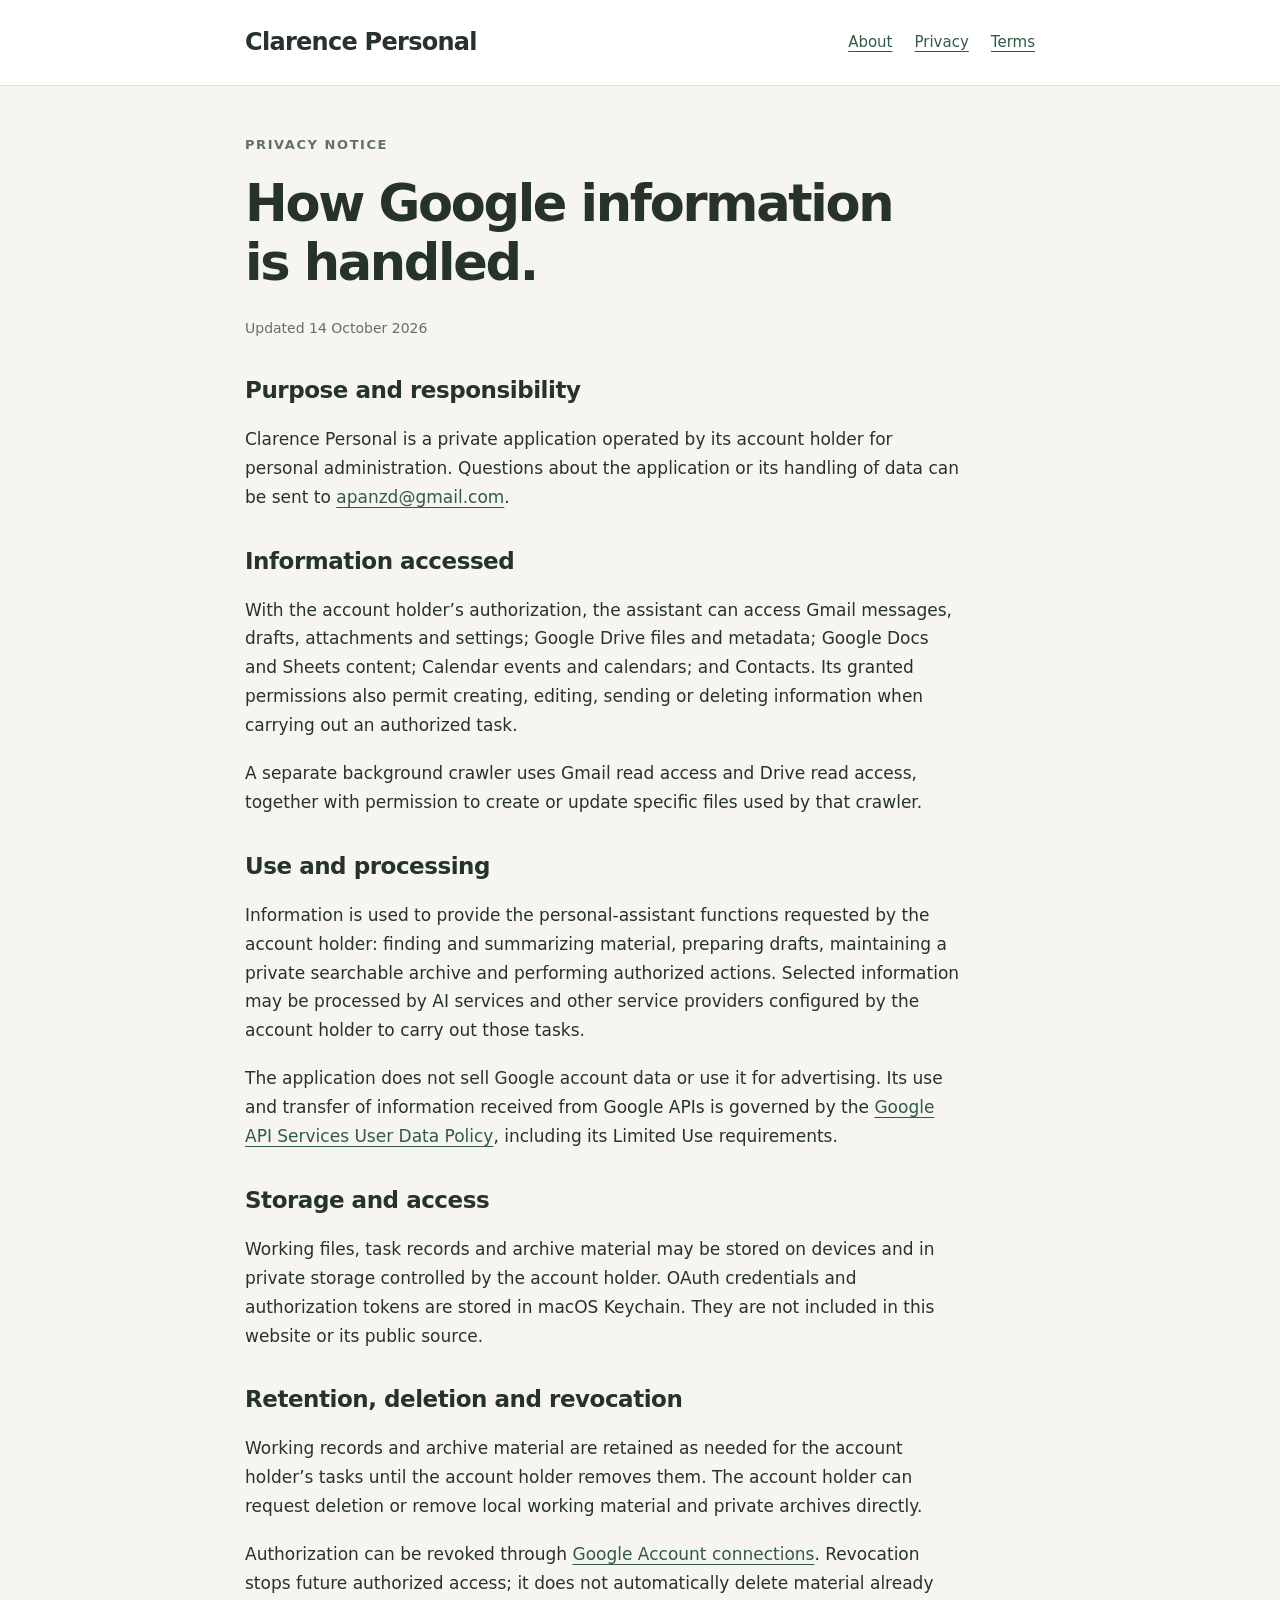
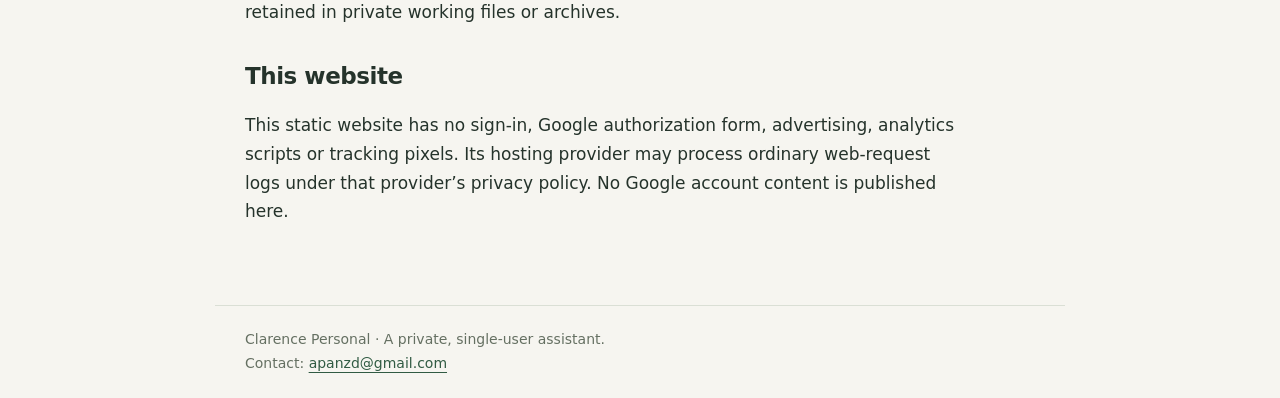
==== privacy.html @ 7a0767c0 "Publish reviewed Clarence Personal app, privacy and terms pages" ====
<!doctype html><html lang="en"><head><meta charset="utf-8"><meta name="viewport" content="width=device-width,initial-scale=1"><title>Privacy · Clarence Personal</title><meta name="description" content="Clarence Personal is a private Google-connected assistant for the account holder. Learn about its purpose, privacy and use."><link rel="stylesheet" href="style.css"></head><body><header><div><a class="brand" href="index.html">Clarence Personal</a><nav aria-label="Main navigation"><a href="index.html">About</a><a href="privacy.html">Privacy</a><a href="terms.html">Terms</a></nav></div></header><main><p class="eyebrow">Privacy notice</p><h1>How Google information<br>is handled.</h1><p class="date">Updated 14 October 2026</p><h2>Purpose and responsibility</h2><p>Clarence Personal is a private application operated by its account holder for personal administration. Questions about the application or its handling of data can be sent to <a href="mailto:apanzd@gmail.com">apanzd@gmail.com</a>.</p><h2>Information accessed</h2><p>With the account holder’s authorization, the assistant can access Gmail messages, drafts, attachments and settings; Google Drive files and metadata; Google Docs and Sheets content; Calendar events and calendars; and Contacts. Its granted permissions also permit creating, editing, sending or deleting information when carrying out an authorized task.</p><p>A separate background crawler uses Gmail read access and Drive read access, together with permission to create or update specific files used by that crawler.</p><h2>Use and processing</h2><p>Information is used to provide the personal-assistant functions requested by the account holder: finding and summarizing material, preparing drafts, maintaining a private searchable archive and performing authorized actions. Selected information may be processed by AI services and other service providers configured by the account holder to carry out those tasks.</p><p>The application does not sell Google account data or use it for advertising. Its use and transfer of information received from Google APIs is governed by the <a href="https://developers.google.com/terms/api-services-user-data-policy">Google API Services User Data Policy</a>, including its Limited Use requirements.</p><h2>Storage and access</h2><p>Working files, task records and archive material may be stored on devices and in private storage controlled by the account holder. OAuth credentials and authorization tokens are stored in macOS Keychain. They are not included in this website or its public source.</p><h2>Retention, deletion and revocation</h2><p>Working records and archive material are retained as needed for the account holder’s tasks until the account holder removes them. The account holder can request deletion or remove local working material and private archives directly.</p><p>Authorization can be revoked through <a href="https://myaccount.google.com/connections">Google Account connections</a>. Revocation stops future authorized access; it does not automatically delete material already retained in private working files or archives.</p><h2>This website</h2><p>This static website has no sign-in, Google authorization form, advertising, analytics scripts or tracking pixels. Its hosting provider may process ordinary web-request logs under that provider’s privacy policy. No Google account content is published here.</p></main><footer>Clarence Personal · A private, single-user assistant.<br>Contact: <a href="mailto:apanzd@gmail.com">apanzd@gmail.com</a></footer></body></html>
---- style.css ----
*{box-sizing:border-box}html{color-scheme:light}body{margin:0;background:#f6f5f0;color:#25332b;font:17px/1.7 system-ui,-apple-system,BlinkMacSystemFont,"Segoe UI",sans-serif}a{color:#315b43;text-underline-offset:4px}a:focus-visible{outline:3px solid #a9bf6d;outline-offset:5px}header{border-bottom:1px solid #dadfd5;background:#fff}header>div,main,footer{max-width:850px;margin:auto;padding:22px 30px}header>div{display:flex;align-items:center;justify-content:space-between;gap:24px;flex-wrap:wrap}.brand{font-weight:750;text-decoration:none;color:#25332b;letter-spacing:-.03em;font-size:24px}nav{display:flex;gap:22px;font-size:15px}main{padding-top:48px;padding-bottom:60px}h1{font-size:clamp(34px,6vw,51px);line-height:1.15;letter-spacing:-.045em;margin:12px 0 25px}h2{font-size:23px;line-height:1.3;letter-spacing:-.02em;margin-top:35px}p{max-width:720px;margin:0 0 19px}.eyebrow{font-size:13px;font-weight:700;text-transform:uppercase;letter-spacing:.12em;color:#61735e}.lede{font-size:21px;line-height:1.55;color:#526151}.note{border-left:3px solid #8b9d70;padding:12px 20px;margin:30px 0;background:#edf0e5}.note p{margin:0}.links{display:flex;gap:25px;flex-wrap:wrap;margin-top:30px}footer{font-size:14px;color:#657062;border-top:1px solid #dadfd5}.date{font-size:14px;color:#657062}ul{padding-left:25px;max-width:720px}li{margin-bottom:10px}@media(max-width:550px){header>div,main,footer{padding-left:22px;padding-right:22px}main{padding-top:32px}nav{gap:18px}}
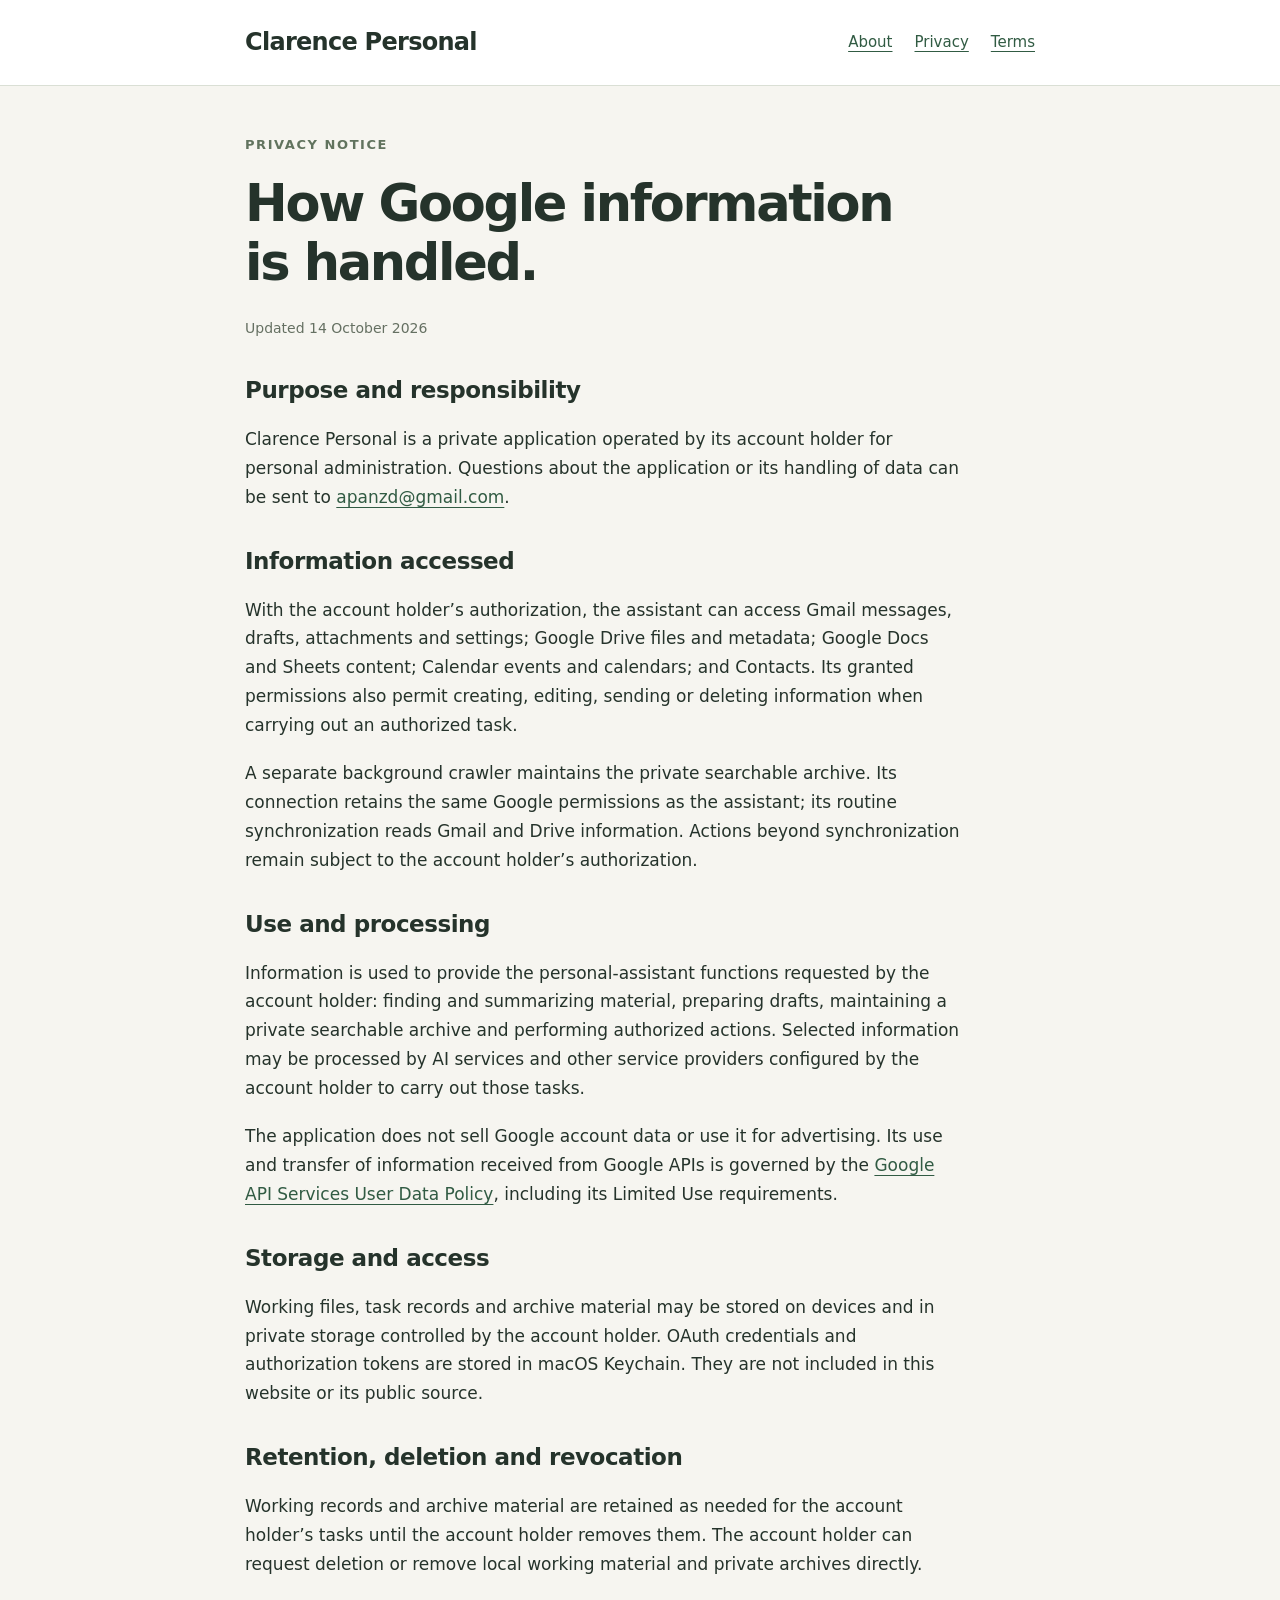
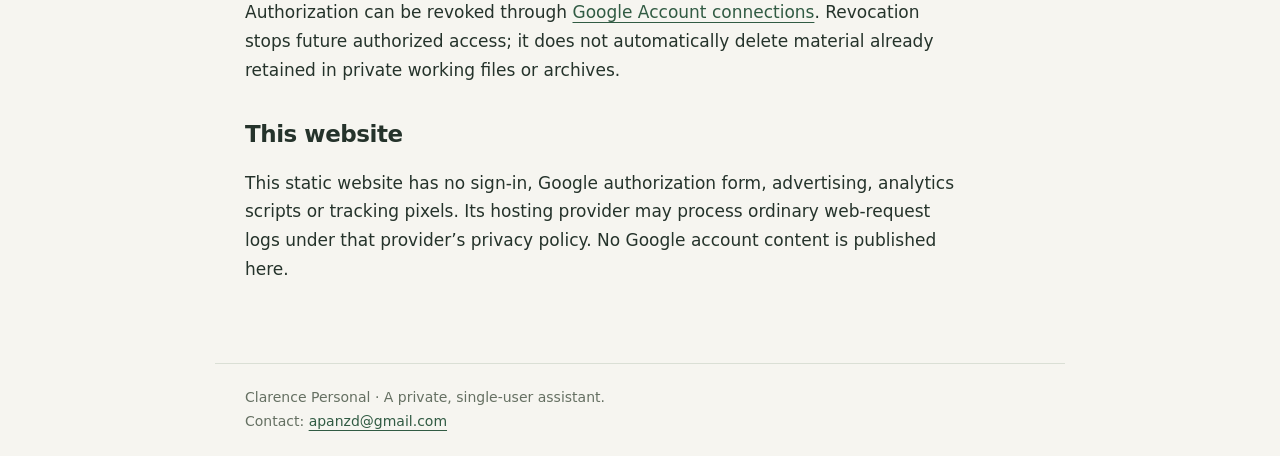
==== commit a06d4940: "Reflect retained full permissions for private crawler connection" ====
--- a/privacy.html
+++ b/privacy.html
@@ -1 +1 @@
-<!doctype html><html lang="en"><head><meta charset="utf-8"><meta name="viewport" content="width=device-width,initial-scale=1"><title>Privacy · Clarence Personal</title><meta name="description" content="Clarence Personal is a private Google-connected assistant for the account holder. Learn about its purpose, privacy and use."><link rel="stylesheet" href="style.css"></head><body><header><div><a class="brand" href="index.html">Clarence Personal</a><nav aria-label="Main navigation"><a href="index.html">About</a><a href="privacy.html">Privacy</a><a href="terms.html">Terms</a></nav></div></header><main><p class="eyebrow">Privacy notice</p><h1>How Google information<br>is handled.</h1><p class="date">Updated 14 October 2026</p><h2>Purpose and responsibility</h2><p>Clarence Personal is a private application operated by its account holder for personal administration. Questions about the application or its handling of data can be sent to <a href="mailto:apanzd@gmail.com">apanzd@gmail.com</a>.</p><h2>Information accessed</h2><p>With the account holder’s authorization, the assistant can access Gmail messages, drafts, attachments and settings; Google Drive files and metadata; Google Docs and Sheets content; Calendar events and calendars; and Contacts. Its granted permissions also permit creating, editing, sending or deleting information when carrying out an authorized task.</p><p>A separate background crawler uses Gmail read access and Drive read access, together with permission to create or update specific files used by that crawler.</p><h2>Use and processing</h2><p>Information is used to provide the personal-assistant functions requested by the account holder: finding and summarizing material, preparing drafts, maintaining a private searchable archive and performing authorized actions. Selected information may be processed by AI services and other service providers configured by the account holder to carry out those tasks.</p><p>The application does not sell Google account data or use it for advertising. Its use and transfer of information received from Google APIs is governed by the <a href="https://developers.google.com/terms/api-services-user-data-policy">Google API Services User Data Policy</a>, including its Limited Use requirements.</p><h2>Storage and access</h2><p>Working files, task records and archive material may be stored on devices and in private storage controlled by the account holder. OAuth credentials and authorization tokens are stored in macOS Keychain. They are not included in this website or its public source.</p><h2>Retention, deletion and revocation</h2><p>Working records and archive material are retained as needed for the account holder’s tasks until the account holder removes them. The account holder can request deletion or remove local working material and private archives directly.</p><p>Authorization can be revoked through <a href="https://myaccount.google.com/connections">Google Account connections</a>. Revocation stops future authorized access; it does not automatically delete material already retained in private working files or archives.</p><h2>This website</h2><p>This static website has no sign-in, Google authorization form, advertising, analytics scripts or tracking pixels. Its hosting provider may process ordinary web-request logs under that provider’s privacy policy. No Google account content is published here.</p></main><footer>Clarence Personal · A private, single-user assistant.<br>Contact: <a href="mailto:apanzd@gmail.com">apanzd@gmail.com</a></footer></body></html>+<!doctype html><html lang="en"><head><meta charset="utf-8"><meta name="viewport" content="width=device-width,initial-scale=1"><title>Privacy · Clarence Personal</title><meta name="description" content="Clarence Personal is a private Google-connected assistant for the account holder. Learn about its purpose, privacy and use."><link rel="stylesheet" href="style.css"></head><body><header><div><a class="brand" href="index.html">Clarence Personal</a><nav aria-label="Main navigation"><a href="index.html">About</a><a href="privacy.html">Privacy</a><a href="terms.html">Terms</a></nav></div></header><main><p class="eyebrow">Privacy notice</p><h1>How Google information<br>is handled.</h1><p class="date">Updated 14 October 2026</p><h2>Purpose and responsibility</h2><p>Clarence Personal is a private application operated by its account holder for personal administration. Questions about the application or its handling of data can be sent to <a href="mailto:apanzd@gmail.com">apanzd@gmail.com</a>.</p><h2>Information accessed</h2><p>With the account holder’s authorization, the assistant can access Gmail messages, drafts, attachments and settings; Google Drive files and metadata; Google Docs and Sheets content; Calendar events and calendars; and Contacts. Its granted permissions also permit creating, editing, sending or deleting information when carrying out an authorized task.</p><p>A separate background crawler maintains the private searchable archive. Its connection retains the same Google permissions as the assistant; its routine synchronization reads Gmail and Drive information. Actions beyond synchronization remain subject to the account holder’s authorization.</p><h2>Use and processing</h2><p>Information is used to provide the personal-assistant functions requested by the account holder: finding and summarizing material, preparing drafts, maintaining a private searchable archive and performing authorized actions. Selected information may be processed by AI services and other service providers configured by the account holder to carry out those tasks.</p><p>The application does not sell Google account data or use it for advertising. Its use and transfer of information received from Google APIs is governed by the <a href="https://developers.google.com/terms/api-services-user-data-policy">Google API Services User Data Policy</a>, including its Limited Use requirements.</p><h2>Storage and access</h2><p>Working files, task records and archive material may be stored on devices and in private storage controlled by the account holder. OAuth credentials and authorization tokens are stored in macOS Keychain. They are not included in this website or its public source.</p><h2>Retention, deletion and revocation</h2><p>Working records and archive material are retained as needed for the account holder’s tasks until the account holder removes them. The account holder can request deletion or remove local working material and private archives directly.</p><p>Authorization can be revoked through <a href="https://myaccount.google.com/connections">Google Account connections</a>. Revocation stops future authorized access; it does not automatically delete material already retained in private working files or archives.</p><h2>This website</h2><p>This static website has no sign-in, Google authorization form, advertising, analytics scripts or tracking pixels. Its hosting provider may process ordinary web-request logs under that provider’s privacy policy. No Google account content is published here.</p></main><footer>Clarence Personal · A private, single-user assistant.<br>Contact: <a href="mailto:apanzd@gmail.com">apanzd@gmail.com</a></footer></body></html>
